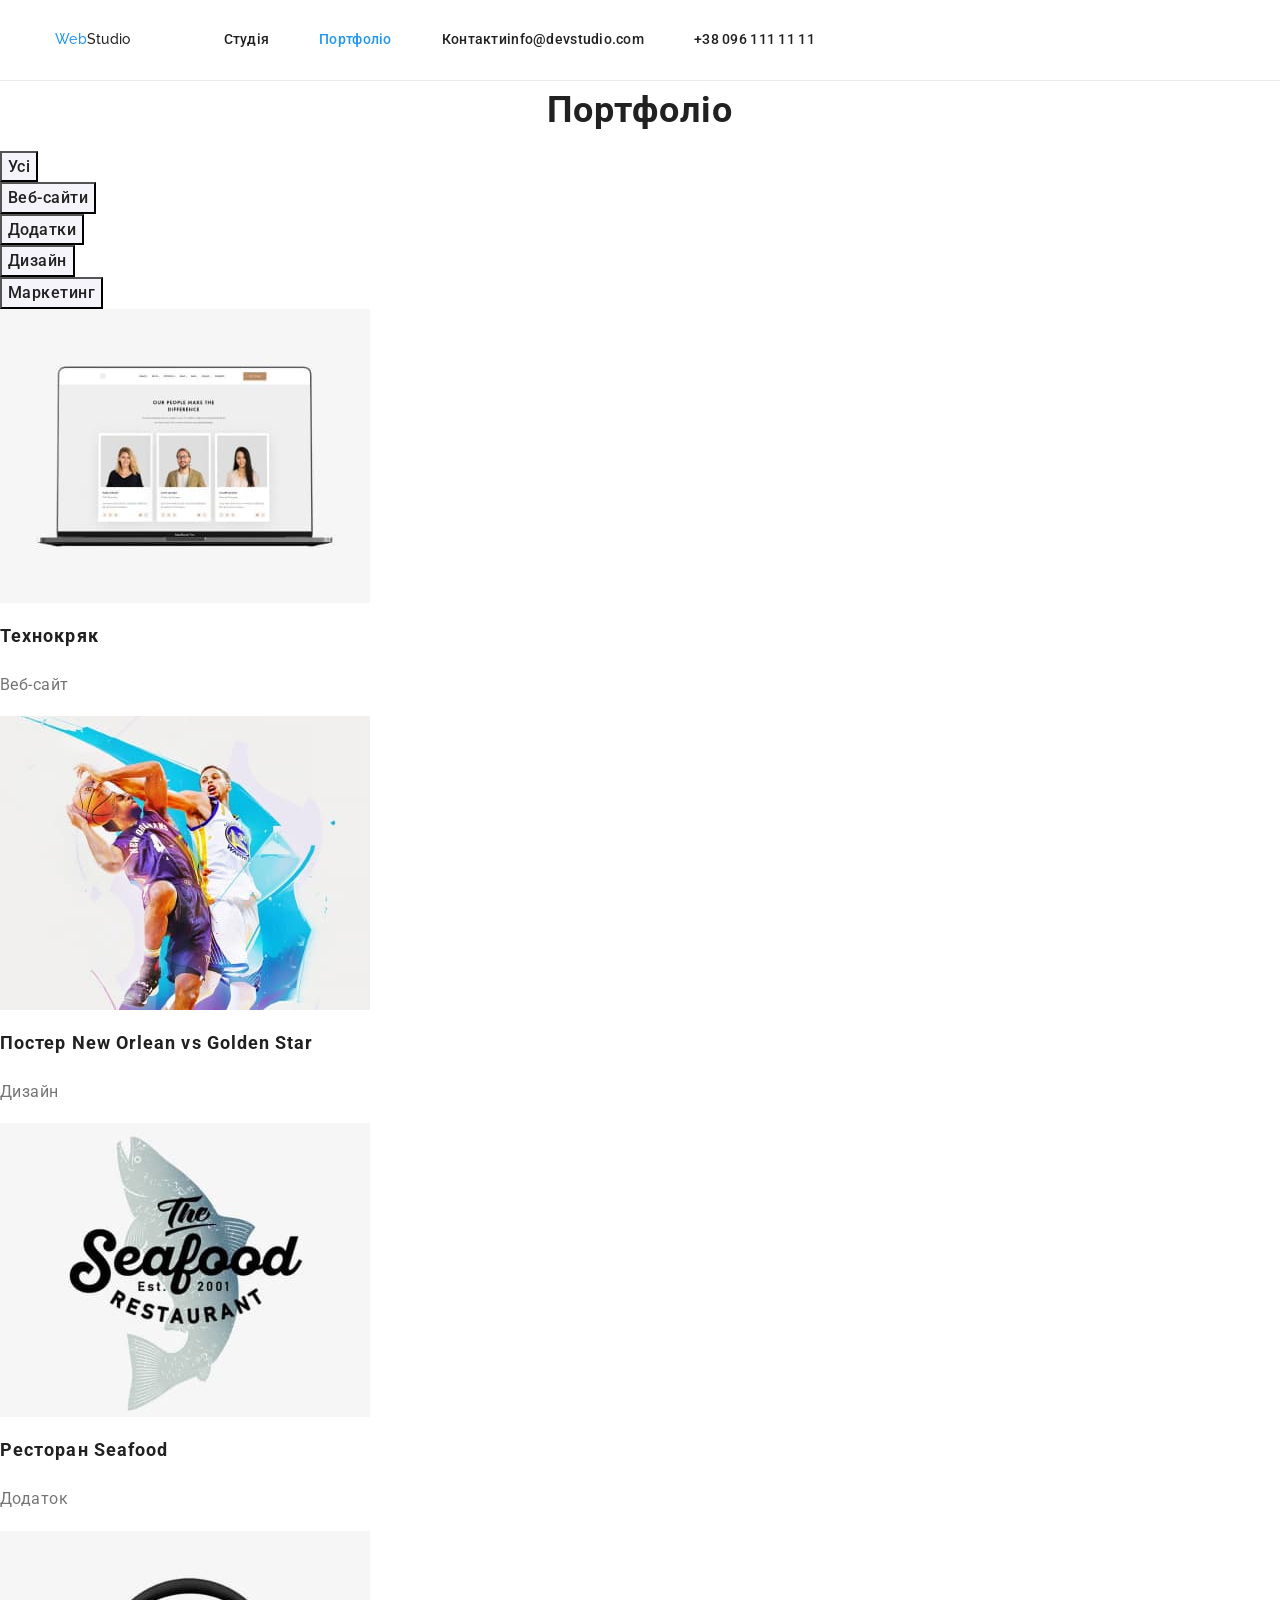
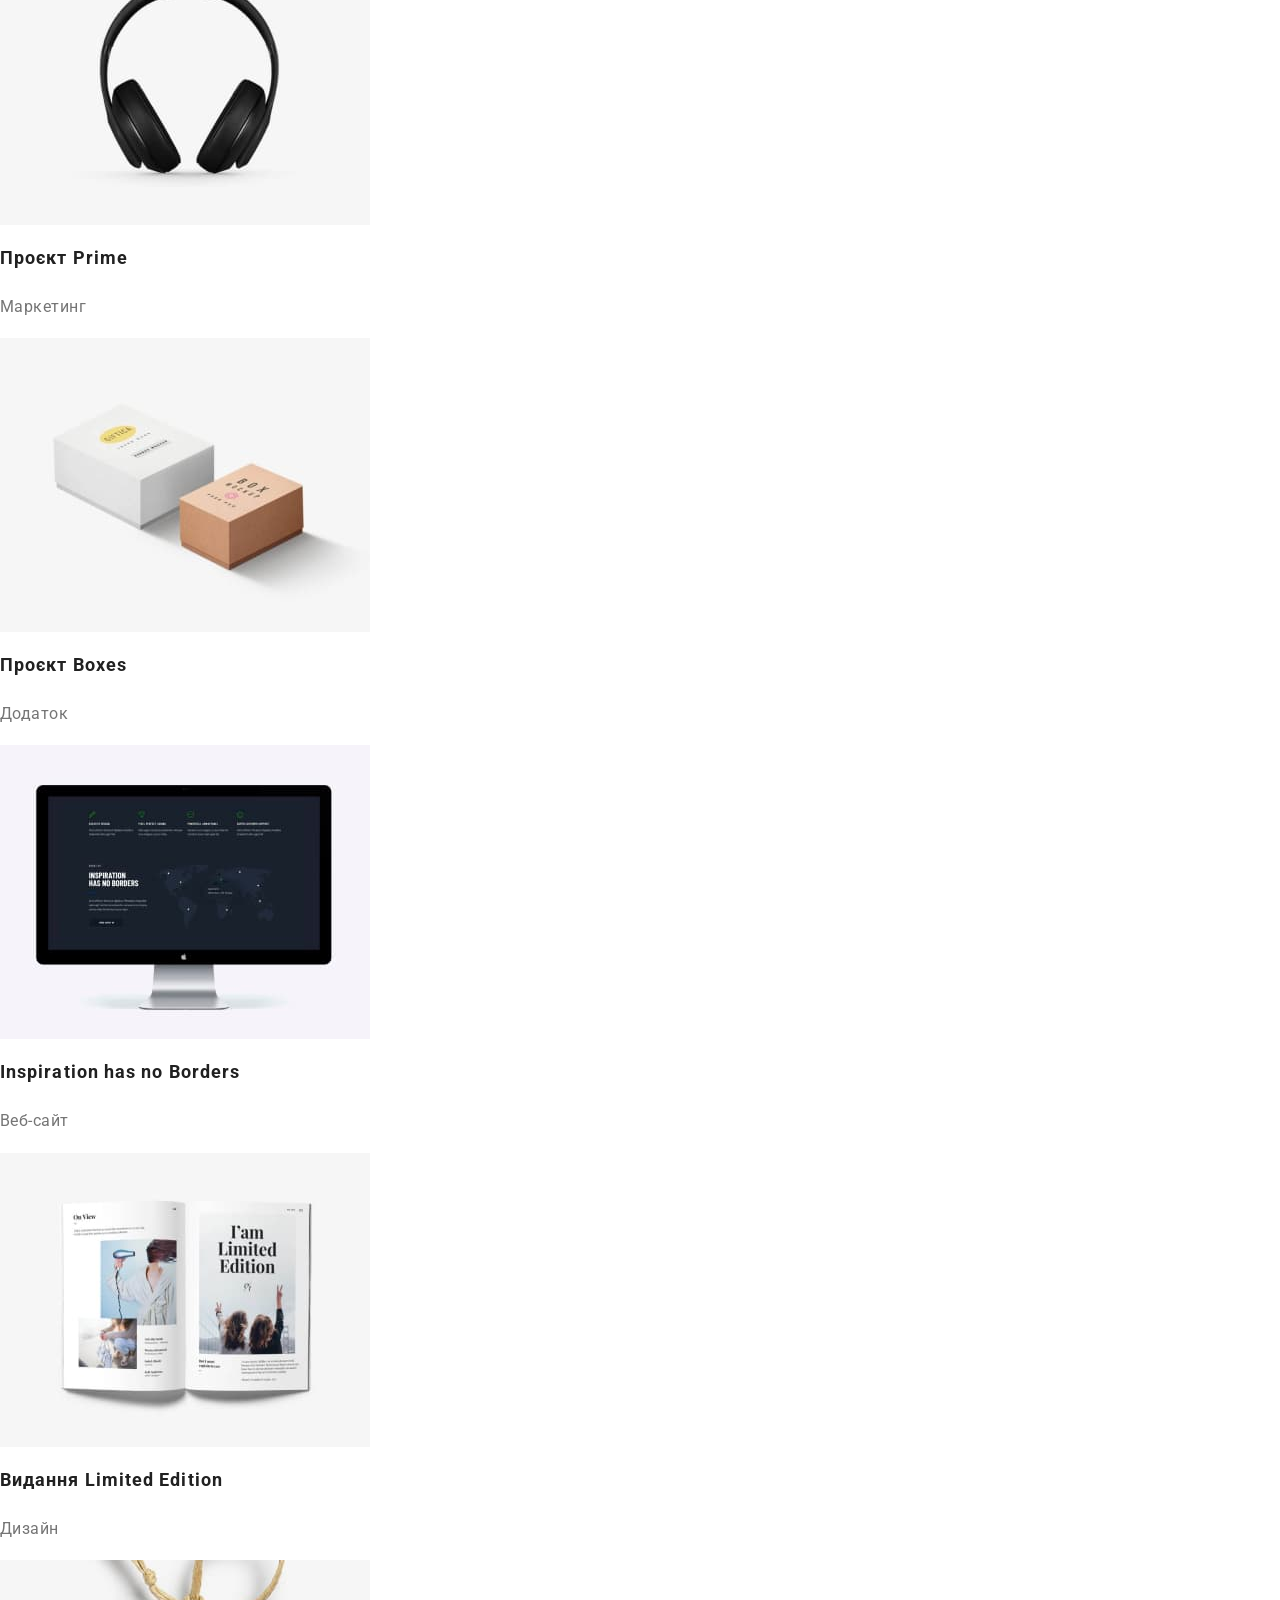
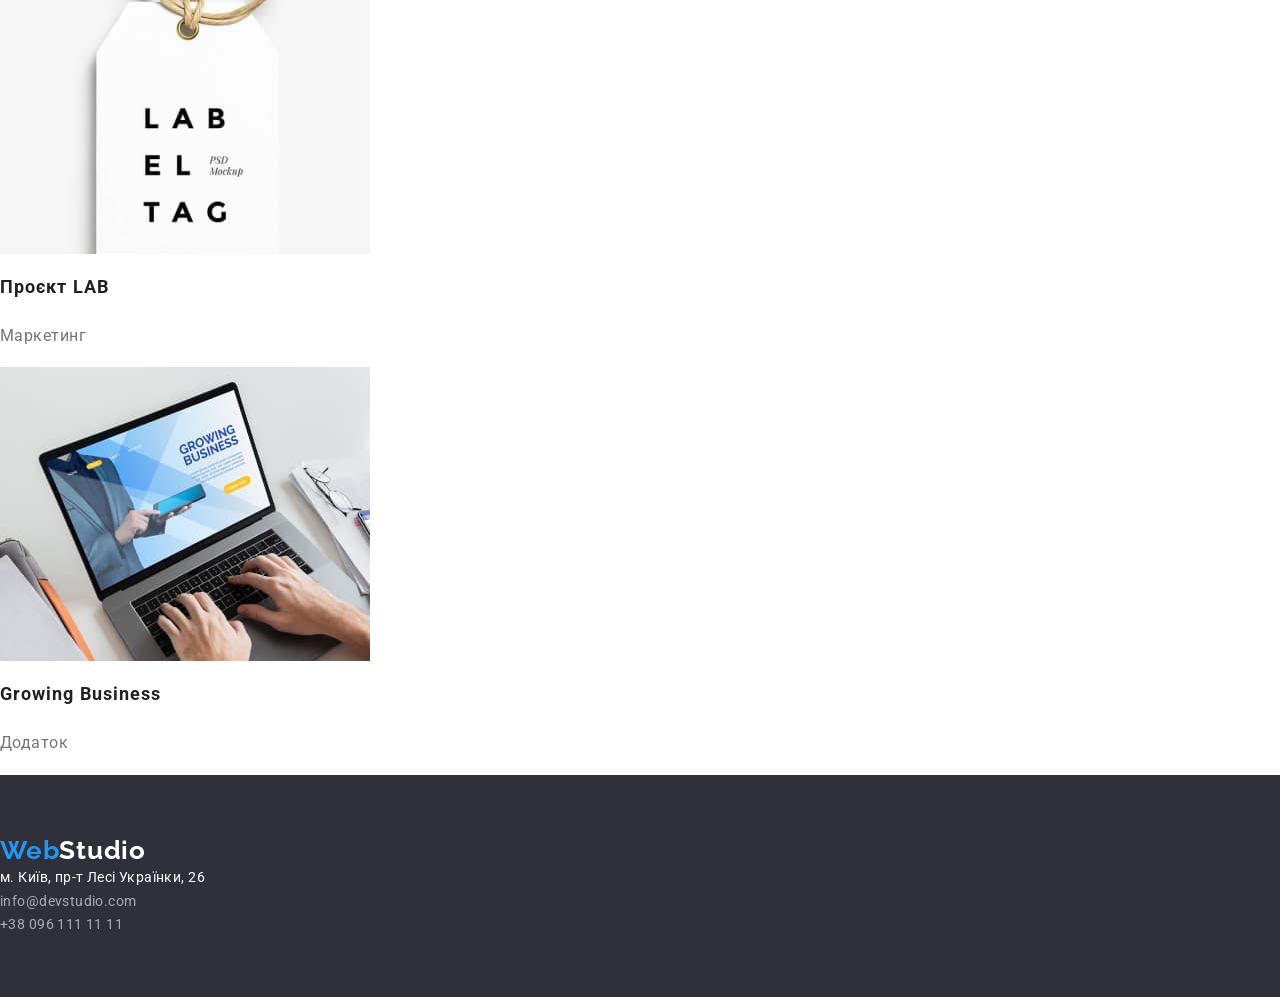
==== portfolio.html @ 00675cc3 "1" ====
<!DOCTYPE html>
<html lang="uk">
  <head>
    <meta charset="UTF-8" />
    <meta http-equiv="X-UA-Compatible" content="IE=edge" />
    <meta name="viewport" content="width=device-width, initial-scale=1.0" />
    <title>Студія</title>
    <link
      href="https://fonts.googleapis.com/css2?family=Raleway:wght@700&family=Roboto:wght@400;500;700;900&display=swap"
      rel="stylesheet"
    />
    <link
      rel="stylesheet"
      href="https://cdnjs.cloudflare.com/ajax/libs/modern-normalize/1.0.0/modern-normalize.min.css"
    />
    <link rel="stylesheet" href="./css/styles.css" />
  </head>
  <body>
    <!-- шапка -->
    <header class="header">
      <div class="container main-nav">
        <nav class="site-nav">
          <a href="./index.html" class="logo link link-site-nav" aria-label="logo"
            ><span lang="en"><span class="logo-web-blue">Web</span>Studio</span></a
          >
          <ul class="site-nav list">
            <li class="item">
              <a href="./index.html" class="link link-site-nav">Студія</a>
            </li>
            <li class="item">
              <a href="./portfolio.html" class="link current link-site-nav">Портфоліо</a>
            </li>
            <li class="item"><a href="" class="link link-site-nav">Контакти</a></li>
          </ul>
        </nav>
        <ul class="contacts-header list site-nav">
          <li class="item">
            <a href="mailto:info@devstudio.com" class="link contacts-header link link-site-nav"
              >info@devstudio.com</a
            >
          </li>
          <li class="item">
            <a href="tel:+380961111111" class="link contacts-header link link-site-nav"
              >+38 096 111 11 11</a
            >
          </li>
        </ul>
      </div>
    </header>
    <main>
      <section>
        <h1 class="section-titel-hidden">Портфоліо</h1>
        <ul class="list list-filter">
          <li><button type="button" class="button-filter current">Усі</button></li>
          <li><button type="button" class="button-filter">Веб-сайти</button></li>
          <li><button type="button" class="button-filter">Додатки</button></li>
          <li><button type="button" class="button-filter">Дизайн</button></li>
          <li><button type="button" class="button-filter">Маркетинг</button></li>
        </ul>

        <ul class="list list-sample-work">
          <li>
            <a href="" class="link link-portfolio">
              <img src="./images/img_website_tex.jpg" alt="приклад дизайну веб-сайта" width="370" />
              <h2 class="list-sample-work-titel">Технокряк</h2>
              <p class="list-sample-work-paragraph">Веб-сайт</p>
            </a>
          </li>
          <li>
            <a href="" class="link link-portfolio">
              <img
                src="./images/img_new_orlean.jpg"
                alt="приклад дизайну постера  матч с баскетболу"
                width="370"
              />
              <h2 class="list-sample-work-titel">
                Постер <span lang="en">New Orlean vs Golden Star</span>
              </h2>
              <p class="list-sample-work-paragraph">Дизайн</p>
            </a>
          </li>
          <li>
            <a href="" class="link link-portfolio">
              <img
                src="./images/img_seafood.jpg"
                alt="приклад дизайну зображено лейбела ресорана"
                width="370"
              />
              <h2 class="list-sample-work-titel">Ресторан <span lang="en">Seafood</span></h2>
              <p class="list-sample-work-paragraph">Додаток</p>
            </a>
          </li>
          <li>
            <a href="" class="link link-portfolio">
              <img
                src="./images/img_project_prime.jpg"
                alt="приклад дизайну лейбла проєкта зображено навушники"
                width="370"
              />
              <h2 class="list-sample-work-titel">Проєкт <span lang="en">Prime</span></h2>
              <p class="list-sample-work-paragraph">Маркетинг</p>
            </a>
          </li>
          <li>
            <a href="" class="link link-portfolio">
              <img
                src="./images/img_boxes.jpg"
                alt="приклад дезайна додатку зображено упаковочні коробки"
                width="370"
              />
              <h2 class="list-sample-work-titel">Проєкт <span lang="en">Boxes</span></h2>
              <p class="list-sample-work-paragraph">Додаток</p>
            </a>
          </li>
          <li>
            <a href="" class="link link-portfolio">
              <img src="./images/img_website_two.jpg" alt="приклад дизайну веб-сайта" width="370" />
              <h2 class="list-sample-work-titel">
                <span lang="en">Inspiration has no Borders</span>
              </h2>
              <p class="list-sample-work-paragraph">Веб-сайт</p>
            </a>
          </li>
          <li>
            <a href="" class="link link-portfolio">
              <img src="./images/img_newspaper.jpg" alt="приклад дизайну журналу" width="370" />
              <h2 class="list-sample-work-titel">Видання <span lang="en">Limited Edition</span></h2>
              <p class="list-sample-work-paragraph">Дизайн</p>
            </a>
          </li>
          <li>
            <a href="" class="link link-portfolio">
              <img
                src="./images/lab_img.jpg"
                alt="приклад дизайну проекту зображено бірку"
                width="370"
              />
              <h2 class="list-sample-work-titel">Проєкт <span lang="en">LAB</span></h2>
              <p class="list-sample-work-paragraph">Маркетинг</p>
            </a>
          </li>
          <li>
            <a href="" class="link link-portfolio">
              <img
                src="./images/img_growing_business.jpg"
                alt="приклад дизайну додатка зображено роботу з додатком на компютері"
                width="370"
              />
              <h2 class="list-sample-work-titel"><span lang="en">Growing Business</span></h2>
              <p class="list-sample-work-paragraph">Додаток</p>
            </a>
          </li>
        </ul>
      </section>
    </main>
    <!-- футер -->
    <footer class="footer">
      <a href="./index.html" class="footer-logo" aria-label="logo"
        ><span lang="en"><span class="logo-web-blue">Web</span>Studio</span></a
      >
      <address class="address-footer">
        <ul class="contacts-footer list">
          <li>
            <a
              href="https://www.google.com/maps/place/%D0%B1%D1%83%D0%BB.+%D0%9B%D0%B5%D1%81%D0%B8+%D0%A3%D0%BA%D1%80%D0%B0%D0%B8%D0%BD%D0%BA%D0%B8,+26,+%D0%9A%D0%B8%D0%B5%D0%B2,+%D0%A3%D0%BA%D1%80%D0%B0%D0%B8%D0%BD%D0%B0,+02000/@50.4265807,30.53838x58,17z/data=!3m1!4b1!4m5!3m4!1s0x40d4cf0e033ecbe9:0x57a4dffefec77da0!8m2!3d50.4265807!4d30.5383858"
              target="_blank"
              rel="noopener noreferrer"
              class="contacts-footer-street"
              >м. Київ, пр-т Лесі Українки, 26</a
            >
          </li>
          <li>
            <a href="mailto:info@devstudio.com" class="contacts-footer-mail">info@devstudio.com</a>
          </li>
          <li><a href="tel:+380961111111" class="contacts-footer-tel">+38 096 111 11 11</a></li>
        </ul>
      </address>
    </footer>
  </body>
</html>
---- css/styles.css ----
:root {
--color-accent-two: #FFFFFF;
--color-logo: #000000;
--color-accent: #2196F3;
--color-titel-nav: #212121;
--color-main: #757575;
--color-contactsfooter: rgba(255, 255, 255, 0.6);
--background-color-hero: #2F303A;
--background-color-sectionteam: #F5F4FA;
--button-active: #188CE8;
--color-accent-three: #ECECEC;
}

body {
    color: var(--color-main);
    background-color: var(--color-accent-two);
    font-family: Roboto, sans-serif;
}

img {
    display: block;
}

.list {
    list-style: none;
    padding: 0;
    margin: 0;
}

.link {
    text-decoration: none;
}



/* nav */

.header {
    border-bottom: 1px solid var(--color-accent-three);
}

.container {
    margin-left: auto;
    margin-right: auto;
    padding: 0 15px;
    width: 1200px;
}

.main-nav { 
    display: flex;
    border-bottom: 1px var(--color-accent-three);
}

.site-nav {
    display: flex;
}

.list-site-nav {
    display: flex;
}

.logo {
    margin-right: 93px;
    padding-top: 32px;
    padding-bottom: 32px;
    display: block;
    
    color: var(--color-logo);
    text-decoration: none;
    font-family: Raleway, sans-serif;
    font-weight: 700;
    font-size: 26px;
    line-height: 1.2;
    letter-spacing: 0.03em;
    
}

.logo-web-blue {
    color: var(--color-accent);
}

.link-site-nav {
    display: block;
    padding-top: 32px;
    padding-bottom: 32px;

    color: var(--color-titel-nav);
    font-weight: 500;
    font-size: 14px;
    line-height: 1.14;
    letter-spacing: 0.02em;

}

.site-nav .item:not(:last-child){
    margin-right: 50px;
}

.link.current {
    color: var(--color-accent);
}

.link-site-nav:hover,
.link-site-nav:focus,
.link-site-nav:active {
    color: var(--color-accent);
}

.list-contacts-header {
    display: flex;
    margin-left: auto;
}


.list-contacts-header .item:not(:last-child) {
    margin-right: 50px;
}



.link-contacts-header {
    display: block;
    padding-top: 32px;
    padding-bottom: 32px;
    margin-left: auto;

    color: var(--color-main);
    text-decoration: none;
    font-weight: 500;
    font-size: 14px;
    line-height: 1.14;
    letter-spacing: 0.02em;
}

.link-contacts-header:hover,
.link-contacts-header:focus {
    color: var(--color-accent);
}

/* <!-- перша секція --> */
.section {
    padding-top: 94px;
    padding-bottom: 94px;
}

.section-hero-titel {
    margin-top: 0;
    margin-bottom: 58px;
    width: 696px;
    margin-right: auto;
    margin-left: auto;


    color: var(--color-accent-two);
    font-weight: 900;
    font-size: 44px;
    line-height: 1.36;
    text-align: center;
    letter-spacing: 0.06em;
    text-transform: uppercase;
}

.section-hero {
    padding-top: 200px;
    padding-bottom: 172px;

    background-color: var(--background-color-hero);
}

.button-hero {
    border-radius: 4px;
    padding: 10px 32px;
    min-width: 216px;
    min-height: 50px;
    cursor: pointer;
    margin: 0 auto;

    background-color: var(--color-accent);
    color: var(--color-accent-two);
    font-family: inherit;
    font-weight: 700;
    font-size: 16px;
    line-height: 1.9;
    display: flex;
    align-items: center;
    text-align: center;
    letter-spacing: 0.06em;
}

.button-hero:hover,
.button-hero:focus {
    color: var(--color-accent-two);
    background-color: var(--button-active);
}

/* <!-- друга секція --> */
.section-features {
    padding-top: 94px;
    padding-bottom: 0;
}
.section-titel {
    margin-top: 0;
    margin-bottom: 50px;

    color: var(--color-titel-nav);
    font-weight: 700;
    font-size: 36px;
    line-height: 1.66;
    text-align: center;
    letter-spacing: 0.03em;
}

.section-titel-hidden {
    margin-top: 0;
    margin-bottom: 10px;

    color: var(--color-titel-nav);
    font-weight: 700;
    font-size: 36px;
    line-height: 1.66;
    text-align: center;
    letter-spacing: 0.03em;
}

.title-section-features {
    margin-top: 0;
    margin-bottom: 10px;

    color: var(--color-titel-nav);
    font-weight: 700;
    font-size: 14px;
    line-height: 1.14;
    letter-spacing: 0.03em;
    text-transform: uppercase;
}

.paragraph-section-features {
    margin-top: 0;
    margin-bottom: 0;

    font-size: 14px;
    line-height: 1.7;
    letter-spacing: 0.03em;
}

.section.section-features {
    padding-top: 94px;
    padding-bottom: 0;
}

/* третя сеція  */
.our-work-card-list {
    display: flex;
}

.item-our-work-card:not(:last-child) {
    margin-right: 30px;
}

/* <!-- четверта секція --> */

.section-team { 
    background-color: var(--background-color-sectionteam);
}

.section-team-list {
    display: flex;


}

.section-team-item:not(:last-child){
    margin-right: 30px;
}

.section-team-name {
    padding-top: 30px;
    padding-bottom: 30px;

    background-color: #FFFFFF;
    }

.title-section-team {
    margin-top: 0px;
    margin-bottom: 10px;

    color: var(--color-titel-nav);
    font-weight: 500;
    font-size: 16px;
    line-height: 1.9;
    text-align: center;
    letter-spacing: 0.03em;
}

.paragraph-section-team {
    margin-top: 0;
    margin-bottom: 0px;

    font-size: 16px;
    line-height: 1.9;
    text-align: center;
    letter-spacing: 0.03em;
}

/* <!-- портфоліо --> */

.button-filter {
    background-color: var(--background-color-sectionteam);
    color: var(--color-titel-nav);
    cursor: pointer;
    font-family: inherit;
    font-weight: 500;
    font-size: 16px;
    line-height: 1.6;
    text-align: center;
    letter-spacing: 0.03em;
}

.button-filter:hover,
.button-Filter:focus {
    color: var(--color-accent-two);
    background-color: var(--color-accent);
}

.list-sample-work-titel {
    color: var(--color-titel-nav);
    font-weight: 700;
    font-size: 18px;
    line-height: 2;
    letter-spacing: 0.06em;
}

.list-sample-work-paragraph {
    color: var(--color-main);
    font-size: 16px;
    line-height: 1.9;
    letter-spacing: 0.03em;
}

/* фотер */

.footer {
    padding-top: 60px;
    padding-bottom: 60px;
    cursor: pointer;

    background-color: var(--background-color-hero);
}

.footer-logo {
    margin-top: 0;
    margin-bottom: 20px;

    color: var(--color-accent-two);
    text-decoration: none;
    font-family: Raleway, sans-serif;
    font-weight: 700;
    font-size: 26px;
    line-height: 1.2;
    letter-spacing: 0.03em;
}

.contacts-footer-street {
    margin-bottom: 9px;


    color: var(--color-accent-two);
    text-decoration: none;
    font-style: normal;
    font-size: 14px;
    line-height: 1.7;
    letter-spacing: 0.03em;
}

.contacts-footer-mail {
    margin-bottom: 9px;

    border-bottom-color: var(--color-contactsfooter);
}

.contacts-footer-mail,
.contacts-footer-tel {
    color: var(--color-contactsfooter);
    text-decoration: none;
    font-style: normal;
    font-size: 14px;
    line-height: 1.7;
    letter-spacing: 0.03em;
}

.contacts-footer-street:hover,
.contacts-footer-mail:hover,
.contacts-footer-tel:hover { 
    color: var(--color-accent);
}

.contacts-footer-street:focus,
.contacts-footer-mail:focus,
.contacts-footer-tel:focus { 
    color: var(--color-accent);
}
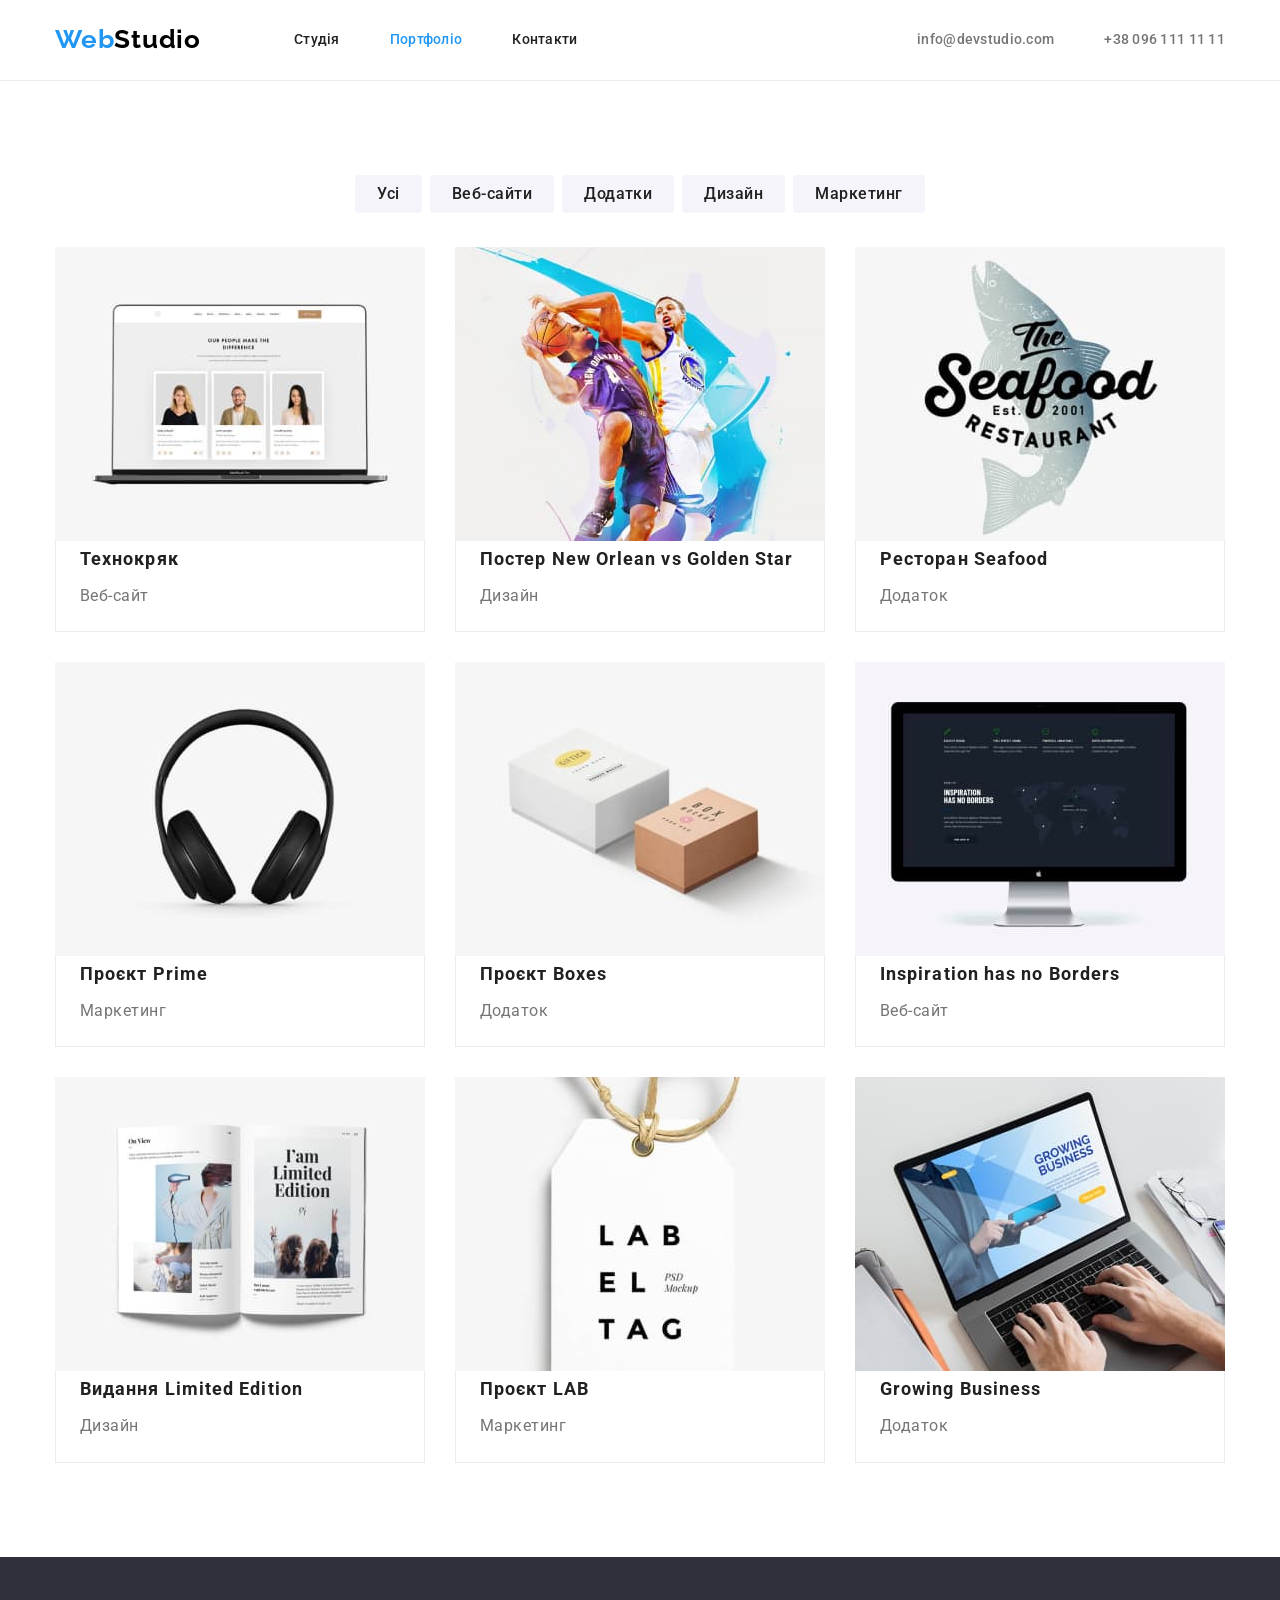
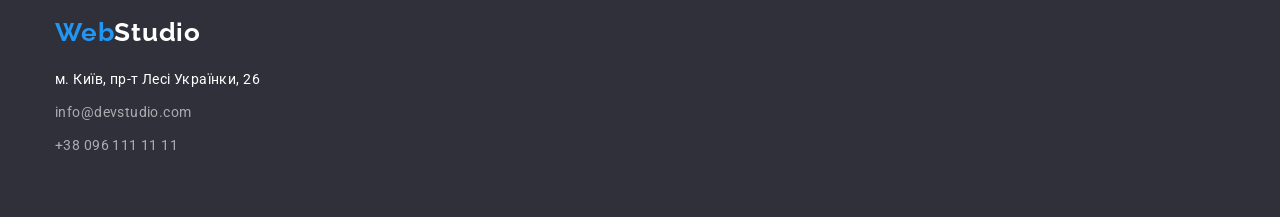
==== commit 3ef176cb: "FINISH HOME WORK NUMBER THREE" ====
--- a/portfolio.html
+++ b/portfolio.html
@@ -20,10 +20,10 @@
     <header class="header">
       <div class="container main-nav">
         <nav class="site-nav">
-          <a href="./index.html" class="logo link link-site-nav" aria-label="logo"
+          <a href="./index.html" class="logo link" aria-label="logo"
             ><span lang="en"><span class="logo-web-blue">Web</span>Studio</span></a
           >
-          <ul class="site-nav list">
+          <ul class="list-site-nav list">
             <li class="item">
               <a href="./index.html" class="link link-site-nav">Студія</a>
             </li>
@@ -33,148 +33,186 @@
             <li class="item"><a href="" class="link link-site-nav">Контакти</a></li>
           </ul>
         </nav>
-        <ul class="contacts-header list site-nav">
+        <ul class="list-contacts-header list">
           <li class="item">
-            <a href="mailto:info@devstudio.com" class="link contacts-header link link-site-nav"
+            <a href="mailto:info@devstudio.com" class="link-contacts-header link"
               >info@devstudio.com</a
             >
           </li>
           <li class="item">
-            <a href="tel:+380961111111" class="link contacts-header link link-site-nav"
-              >+38 096 111 11 11</a
-            >
+            <a href="tel:+380961111111" class="link-contacts-header link">+38 096 111 11 11</a>
           </li>
         </ul>
       </div>
     </header>
     <main>
-      <section>
-        <h1 class="section-titel-hidden">Портфоліо</h1>
-        <ul class="list list-filter">
-          <li><button type="button" class="button-filter current">Усі</button></li>
-          <li><button type="button" class="button-filter">Веб-сайти</button></li>
-          <li><button type="button" class="button-filter">Додатки</button></li>
-          <li><button type="button" class="button-filter">Дизайн</button></li>
-          <li><button type="button" class="button-filter">Маркетинг</button></li>
-        </ul>
+      <div class="container">
+        <section class="section sample-works">
+          <h1 class="section-titel-hidden">Портфоліо</h1>
+          <ul class="list list-filter">
+            <li class="button-item"><button type="button" class="button-filter">Усі</button></li>
+            <li class="button-item">
+              <button type="button" class="button-filter">Веб-сайти</button>
+            </li>
+            <li class="button-item">
+              <button type="button" class="button-filter">Додатки</button>
+            </li>
+            <li class="button-item"><button type="button" class="button-filter">Дизайн</button></li>
+            <li class="button-item">
+              <button type="button" class="button-filter">Маркетинг</button>
+            </li>
+          </ul>
 
-        <ul class="list list-sample-work">
-          <li>
-            <a href="" class="link link-portfolio">
-              <img src="./images/img_website_tex.jpg" alt="приклад дизайну веб-сайта" width="370" />
-              <h2 class="list-sample-work-titel">Технокряк</h2>
-              <p class="list-sample-work-paragraph">Веб-сайт</p>
-            </a>
-          </li>
-          <li>
-            <a href="" class="link link-portfolio">
-              <img
-                src="./images/img_new_orlean.jpg"
-                alt="приклад дизайну постера  матч с баскетболу"
-                width="370"
-              />
-              <h2 class="list-sample-work-titel">
-                Постер <span lang="en">New Orlean vs Golden Star</span>
-              </h2>
-              <p class="list-sample-work-paragraph">Дизайн</p>
-            </a>
-          </li>
-          <li>
-            <a href="" class="link link-portfolio">
-              <img
-                src="./images/img_seafood.jpg"
-                alt="приклад дизайну зображено лейбела ресорана"
-                width="370"
-              />
-              <h2 class="list-sample-work-titel">Ресторан <span lang="en">Seafood</span></h2>
-              <p class="list-sample-work-paragraph">Додаток</p>
-            </a>
-          </li>
-          <li>
-            <a href="" class="link link-portfolio">
-              <img
-                src="./images/img_project_prime.jpg"
-                alt="приклад дизайну лейбла проєкта зображено навушники"
-                width="370"
-              />
-              <h2 class="list-sample-work-titel">Проєкт <span lang="en">Prime</span></h2>
-              <p class="list-sample-work-paragraph">Маркетинг</p>
-            </a>
-          </li>
-          <li>
-            <a href="" class="link link-portfolio">
-              <img
-                src="./images/img_boxes.jpg"
-                alt="приклад дезайна додатку зображено упаковочні коробки"
-                width="370"
-              />
-              <h2 class="list-sample-work-titel">Проєкт <span lang="en">Boxes</span></h2>
-              <p class="list-sample-work-paragraph">Додаток</p>
-            </a>
-          </li>
-          <li>
-            <a href="" class="link link-portfolio">
-              <img src="./images/img_website_two.jpg" alt="приклад дизайну веб-сайта" width="370" />
-              <h2 class="list-sample-work-titel">
-                <span lang="en">Inspiration has no Borders</span>
-              </h2>
-              <p class="list-sample-work-paragraph">Веб-сайт</p>
-            </a>
-          </li>
-          <li>
-            <a href="" class="link link-portfolio">
-              <img src="./images/img_newspaper.jpg" alt="приклад дизайну журналу" width="370" />
-              <h2 class="list-sample-work-titel">Видання <span lang="en">Limited Edition</span></h2>
-              <p class="list-sample-work-paragraph">Дизайн</p>
-            </a>
-          </li>
-          <li>
-            <a href="" class="link link-portfolio">
-              <img
-                src="./images/lab_img.jpg"
-                alt="приклад дизайну проекту зображено бірку"
-                width="370"
-              />
-              <h2 class="list-sample-work-titel">Проєкт <span lang="en">LAB</span></h2>
-              <p class="list-sample-work-paragraph">Маркетинг</p>
-            </a>
-          </li>
-          <li>
-            <a href="" class="link link-portfolio">
-              <img
-                src="./images/img_growing_business.jpg"
-                alt="приклад дизайну додатка зображено роботу з додатком на компютері"
-                width="370"
-              />
-              <h2 class="list-sample-work-titel"><span lang="en">Growing Business</span></h2>
-              <p class="list-sample-work-paragraph">Додаток</p>
-            </a>
-          </li>
-        </ul>
-      </section>
+          <ul class="list list-sample-work">
+            <li class="works-item">
+              <a href="" class="link link-portfolio">
+                <img
+                  src="./images/img_website_tex.jpg"
+                  alt="приклад дизайну веб-сайта"
+                  width="370"
+                />
+                <div class="works-examples">
+                  <h2 class="list-sample-work-titel">Технокряк</h2>
+                  <p class="list-sample-work-paragraph">Веб-сайт</p>
+                </div>
+              </a>
+            </li>
+            <li class="works-item">
+              <a href="" class="link link-portfolio">
+                <img
+                  src="./images/img_new_orlean.jpg"
+                  alt="приклад дизайну постера  матч с баскетболу"
+                  width="370"
+                />
+                <div class="works-examples">
+                  <h2 class="list-sample-work-titel">
+                    Постер <span lang="en">New Orlean vs Golden Star</span>
+                  </h2>
+                  <p class="list-sample-work-paragraph">Дизайн</p>
+                </div>
+              </a>
+            </li>
+            <li class="works-item">
+              <a href="" class="link link-portfolio">
+                <img
+                  src="./images/img_seafood.jpg"
+                  alt="приклад дизайну зображено лейбела ресорана"
+                  width="370"
+                />
+                <div class="works-examples">
+                  <h2 class="list-sample-work-titel">Ресторан <span lang="en">Seafood</span></h2>
+                  <p class="list-sample-work-paragraph">Додаток</p>
+                </div>
+              </a>
+            </li>
+            <li class="works-item">
+              <a href="" class="link link-portfolio">
+                <img
+                  src="./images/img_project_prime.jpg"
+                  alt="приклад дизайну лейбла проєкта зображено навушники"
+                  width="370"
+                />
+                <div class="works-examples">
+                  <h2 class="list-sample-work-titel">Проєкт <span lang="en">Prime</span></h2>
+                  <p class="list-sample-work-paragraph">Маркетинг</p>
+                </div>
+              </a>
+            </li>
+            <li class="works-item">
+              <a href="" class="link link-portfolio">
+                <img
+                  src="./images/img_boxes.jpg"
+                  alt="приклад дезайна додатку зображено упаковочні коробки"
+                  width="370"
+                />
+                <div class="works-examples">
+                  <h2 class="list-sample-work-titel">Проєкт <span lang="en">Boxes</span></h2>
+                  <p class="list-sample-work-paragraph">Додаток</p>
+                </div>
+              </a>
+            </li>
+            <li class="works-item">
+              <a href="" class="link link-portfolio">
+                <img
+                  src="./images/img_website_two.jpg"
+                  alt="приклад дизайну веб-сайта"
+                  width="370"
+                />
+                <div class="works-examples">
+                  <h2 class="list-sample-work-titel">
+                    <span lang="en">Inspiration has no Borders</span>
+                  </h2>
+                  <p class="list-sample-work-paragraph">Веб-сайт</p>
+                </div>
+              </a>
+            </li>
+            <li class="works-item">
+              <a href="" class="link link-portfolio">
+                <img src="./images/img_newspaper.jpg" alt="приклад дизайну журналу" width="370" />
+                <div class="works-examples">
+                  <h2 class="list-sample-work-titel">
+                    Видання <span lang="en">Limited Edition</span>
+                  </h2>
+                  <p class="list-sample-work-paragraph">Дизайн</p>
+                </div>
+              </a>
+            </li>
+            <li class="works-item">
+              <a href="" class="link link-portfolio">
+                <img
+                  src="./images/lab_img.jpg"
+                  alt="приклад дизайну проекту зображено бірку"
+                  width="370"
+                />
+                <div class="works-examples">
+                  <h2 class="list-sample-work-titel">Проєкт <span lang="en">LAB</span></h2>
+                  <p class="list-sample-work-paragraph">Маркетинг</p>
+                </div>
+              </a>
+            </li>
+            <li class="works-item">
+              <a href="" class="link link-portfolio">
+                <img
+                  src="./images/img_growing_business.jpg"
+                  alt="приклад дизайну додатка зображено роботу з додатком на компютері"
+                  width="370"
+                />
+                <div class="works-examples">
+                  <h2 class="list-sample-work-titel"><span lang="en">Growing Business</span></h2>
+                  <p class="list-sample-work-paragraph">Додаток</p>
+                </div>
+              </a>
+            </li>
+          </ul>
+        </section>
+      </div>
     </main>
     <!-- футер -->
     <footer class="footer">
-      <a href="./index.html" class="footer-logo" aria-label="logo"
-        ><span lang="en"><span class="logo-web-blue">Web</span>Studio</span></a
-      >
-      <address class="address-footer">
-        <ul class="contacts-footer list">
-          <li>
-            <a
-              href="https://www.google.com/maps/place/%D0%B1%D1%83%D0%BB.+%D0%9B%D0%B5%D1%81%D0%B8+%D0%A3%D0%BA%D1%80%D0%B0%D0%B8%D0%BD%D0%BA%D0%B8,+26,+%D0%9A%D0%B8%D0%B5%D0%B2,+%D0%A3%D0%BA%D1%80%D0%B0%D0%B8%D0%BD%D0%B0,+02000/@50.4265807,30.53838x58,17z/data=!3m1!4b1!4m5!3m4!1s0x40d4cf0e033ecbe9:0x57a4dffefec77da0!8m2!3d50.4265807!4d30.5383858"
-              target="_blank"
-              rel="noopener noreferrer"
-              class="contacts-footer-street"
-              >м. Київ, пр-т Лесі Українки, 26</a
-            >
-          </li>
-          <li>
-            <a href="mailto:info@devstudio.com" class="contacts-footer-mail">info@devstudio.com</a>
-          </li>
-          <li><a href="tel:+380961111111" class="contacts-footer-tel">+38 096 111 11 11</a></li>
-        </ul>
-      </address>
+      <div class="container">
+        <a href="./index.html" class="footer-logo" aria-label="logo"
+          ><span lang="en"><span class="logo-web-blue">Web</span>Studio</span></a
+        >
+        <address class="address-footer">
+          <ul class="contacts-footer list">
+            <li>
+              <a
+                href="https://www.google.com/maps/place/%D0%B1%D1%83%D0%BB.+%D0%9B%D0%B5%D1%81%D0%B8+%D0%A3%D0%BA%D1%80%D0%B0%D0%B8%D0%BD%D0%BA%D0%B8,+26,+%D0%9A%D0%B8%D0%B5%D0%B2,+%D0%A3%D0%BA%D1%80%D0%B0%D0%B8%D0%BD%D0%B0,+02000/@50.4265807,30.53838x58,17z/data=!3m1!4b1!4m5!3m4!1s0x40d4cf0e033ecbe9:0x57a4dffefec77da0!8m2!3d50.4265807!4d30.5383858"
+                target="_blank"
+                rel="noopener noreferrer"
+                class="contacts-footer-street"
+                >м. Київ, пр-т Лесі Українки, 26</a
+              >
+            </li>
+            <li>
+              <a href="mailto:info@devstudio.com" class="contacts-footer-mail"
+                >info@devstudio.com</a
+              >
+            </li>
+            <li><a href="tel:+380961111111" class="contacts-footer-tel">+38 096 111 11 11</a></li>
+          </ul>
+        </address>
+      </div>
     </footer>
   </body>
 </html>
--- a/css/styles.css
+++ b/css/styles.css
@@ -17,7 +17,8 @@
     font-family: Roboto, sans-serif;
 }
 
-img {
+img,
+a {
     display: block;
 }
 
@@ -31,9 +32,7 @@
     text-decoration: none;
 }
 
-
-
-/* nav */
+/* !nav */
 
 .header {
     border-bottom: 1px solid var(--color-accent-three);
@@ -61,8 +60,8 @@
 
 .logo {
     margin-right: 93px;
-    padding-top: 32px;
-    padding-bottom: 32px;
+    padding-top: 24px;
+    padding-bottom: 24px;
     display: block;
     
     color: var(--color-logo);
@@ -115,8 +114,6 @@
 .list-contacts-header .item:not(:last-child) {
     margin-right: 50px;
 }
-
-
 
 .link-contacts-header {
     display: block;
@@ -137,7 +134,7 @@
     color: var(--color-accent);
 }
 
-/* <!-- перша секція --> */
+/* !<!-- перша секція --> */
 .section {
     padding-top: 94px;
     padding-bottom: 94px;
@@ -193,11 +190,61 @@
     background-color: var(--button-active);
 }
 
-/* <!-- друга секція --> */
+/* !<!-- друга секція --> */
 .section-features {
     padding-top: 94px;
     padding-bottom: 0;
 }
+
+.list-section-features {
+    display: flex;
+}
+
+.features-link {
+    width: 270px;
+
+}
+
+.features-link:not(:last-child) {
+    margin-right: 30px;
+}
+
+.section-titel-hidden {
+        position: absolute;
+        width: 1px;
+        height: 1px;
+        margin: -1px;
+        border: 0;
+        padding: 0;
+        
+        white-space: nowrap;
+        clip-path: inset(100%);
+        clip: rect(0 0 0 0);
+        overflow: hidden;
+}
+
+.title-section-features {
+    margin-bottom: 10px;
+
+    color: var(--color-titel-nav);
+    font-weight: 700;
+    font-size: 14px;
+    line-height: 1.14;
+    letter-spacing: 0.03em;
+    text-transform: uppercase;
+}
+
+.paragraph-section-features {
+    margin-top: 0;
+    margin-bottom: 0;
+
+    font-size: 14px;
+    line-height: 1.7;
+    letter-spacing: 0.03em;
+}
+
+/* ! третя секція  */
+
 .section-titel {
     margin-top: 0;
     margin-bottom: 50px;
@@ -210,66 +257,29 @@
     letter-spacing: 0.03em;
 }
 
-.section-titel-hidden {
-    margin-top: 0;
-    margin-bottom: 10px;
-
-    color: var(--color-titel-nav);
-    font-weight: 700;
-    font-size: 36px;
-    line-height: 1.66;
-    text-align: center;
-    letter-spacing: 0.03em;
-}
-
-.title-section-features {
-    margin-top: 0;
-    margin-bottom: 10px;
-
-    color: var(--color-titel-nav);
-    font-weight: 700;
-    font-size: 14px;
-    line-height: 1.14;
-    letter-spacing: 0.03em;
-    text-transform: uppercase;
-}
-
-.paragraph-section-features {
-    margin-top: 0;
-    margin-bottom: 0;
-
-    font-size: 14px;
-    line-height: 1.7;
-    letter-spacing: 0.03em;
-}
-
-.section.section-features {
-    padding-top: 94px;
-    padding-bottom: 0;
-}
-
-/* третя сеція  */
 .our-work-card-list {
     display: flex;
+    width: 370px;
 }
 
 .item-our-work-card:not(:last-child) {
     margin-right: 30px;
-}
-
-/* <!-- четверта секція --> */
-
-.section-team { 
+
+}
+
+/* !<!-- четверта секція --> */
+
+.section-team {
     background-color: var(--background-color-sectionteam);
 }
 
 .section-team-list {
     display: flex;
 
-
 }
 
 .section-team-item:not(:last-child){
+    width: 270px;
     margin-right: 30px;
 }
 
@@ -302,13 +312,33 @@
     letter-spacing: 0.03em;
 }
 
-/* <!-- портфоліо --> */
+/* !<!--! портфоліо --> */
+.sample-works{
+    padding-top: 94px;
+    padding-bottom: 94px;
+}
+
+/* !кнопка 4 портфоліо   */
+.list-filter {
+    display: flex;
+    justify-content: center;
+    margin-bottom: 34px;
+}
+
+.button-item:not(:last-child) {
+    margin-right: 8px;
+}
 
 .button-filter {
+    border-radius: 4px;
+    padding: 6px 22px;
+    display: inline-block;
+    width: auto;
+    border: none;
+    cursor: pointer;
+
     background-color: var(--background-color-sectionteam);
     color: var(--color-titel-nav);
-    cursor: pointer;
-    font-family: inherit;
     font-weight: 500;
     font-size: 16px;
     line-height: 1.6;
@@ -317,12 +347,41 @@
 }
 
 .button-filter:hover,
-.button-Filter:focus {
+.button-filter:focus {
     color: var(--color-accent-two);
     background-color: var(--color-accent);
 }
 
+/* !катки  портфоліо   */
+.list-sample-work {
+    display: flex;
+    flex-wrap: wrap;
+}
+
+.works-item {
+    margin-bottom: 30px;
+    margin-right: 30px;
+}
+
+.works-item:nth-child(3n){
+    margin-right: 0;
+}
+
+.works-item:nth-last-child(-n + 3){
+    margin-bottom: 0;
+}
+
+.works-examples {
+    border-bottom: 1px solid var(--color-accent-three);
+    border-left: 1px solid var(--color-accent-three);
+    border-right: 1px solid var(--color-accent-three);
+}
+
 .list-sample-work-titel {
+    margin-top: 0;
+    margin-bottom: 4px;
+    margin-left: 24px;
+
     color: var(--color-titel-nav);
     font-weight: 700;
     font-size: 18px;
@@ -331,13 +390,17 @@
 }
 
 .list-sample-work-paragraph {
+    margin-top: 0;
+    margin-bottom: 20px;
+    margin-left: 24px;
+    
     color: var(--color-main);
     font-size: 16px;
     line-height: 1.9;
     letter-spacing: 0.03em;
 }
 
-/* фотер */
+/* !фотер */
 
 .footer {
     padding-top: 60px;
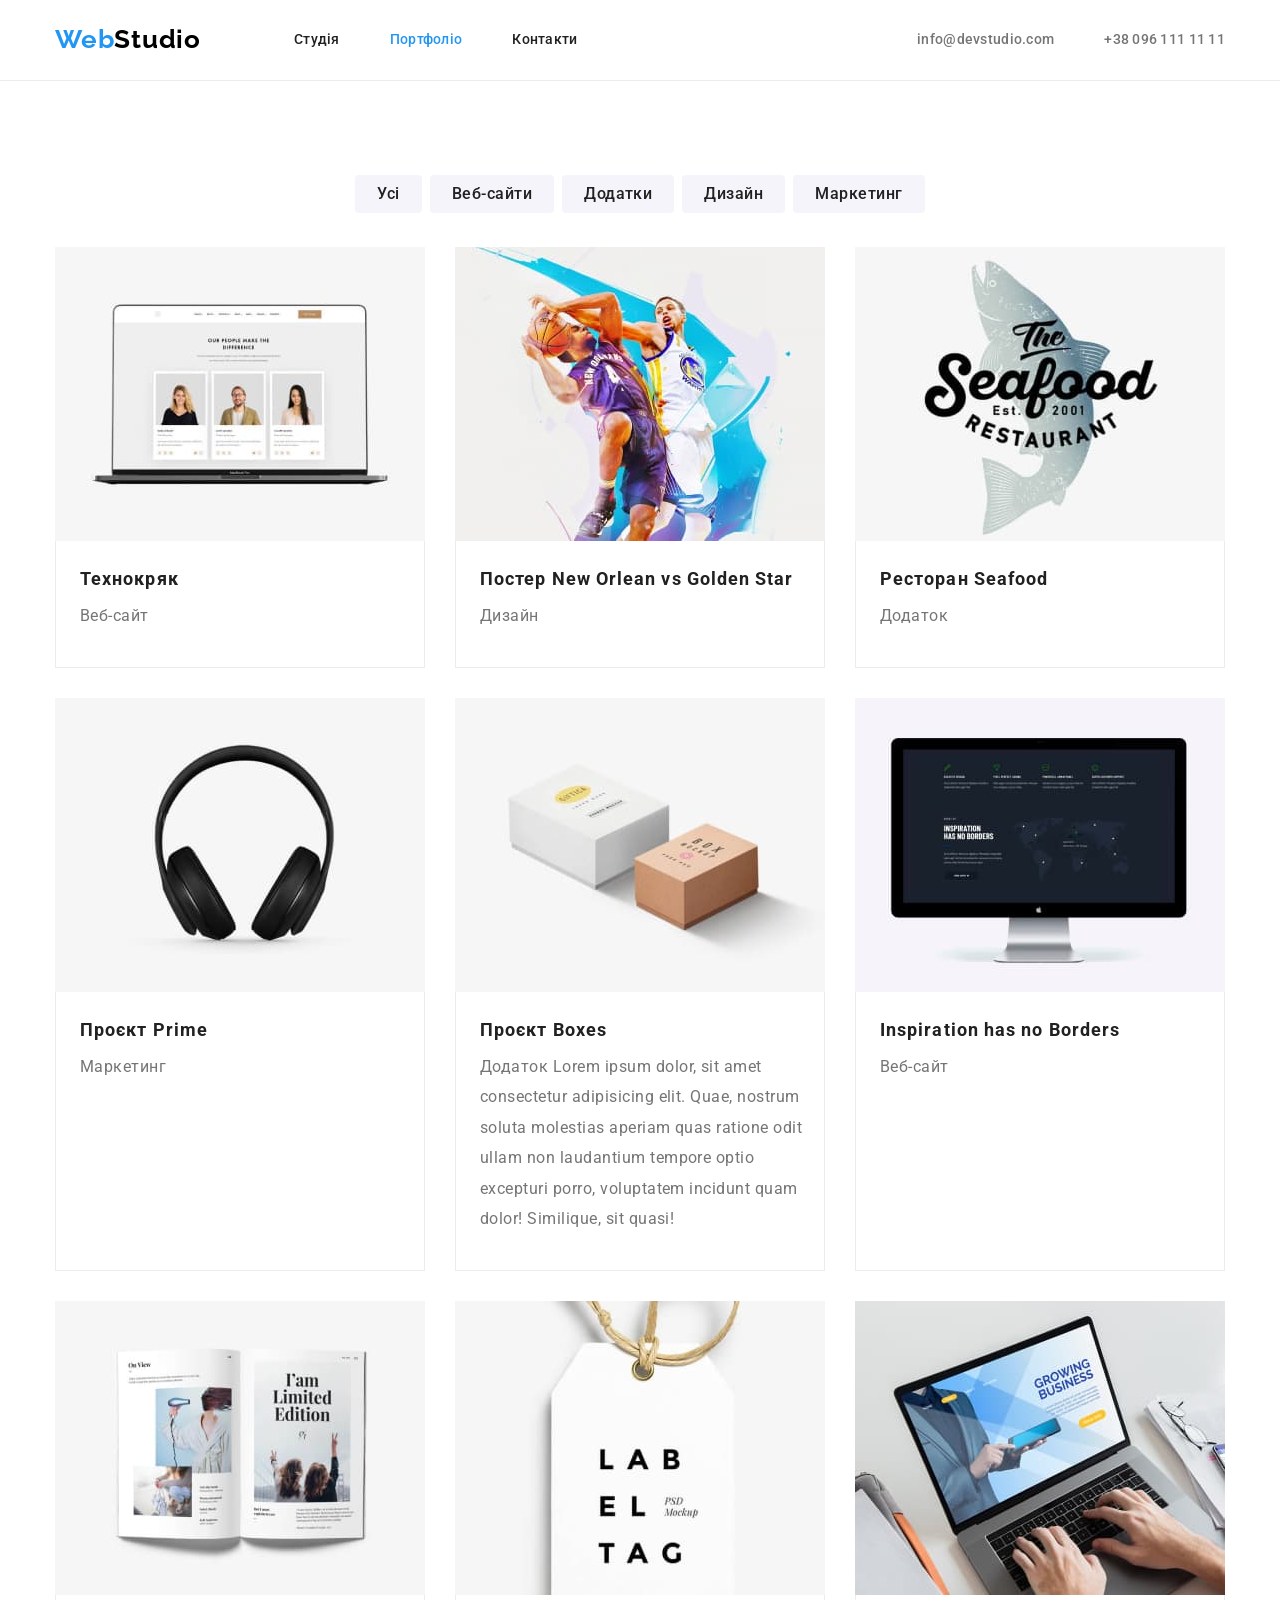
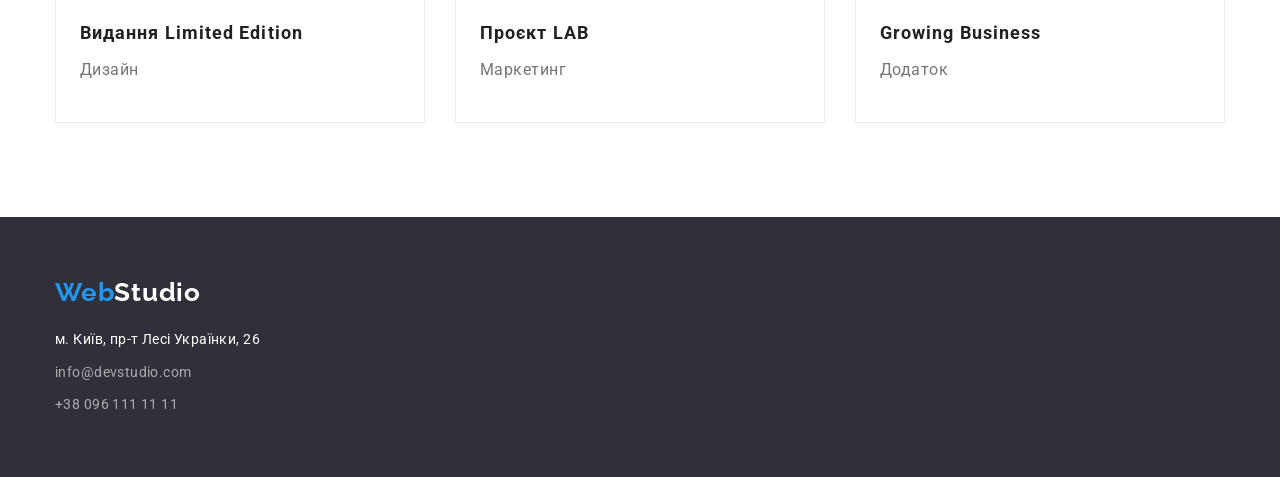
==== commit e4ee8816: "поправив padding div елемента в карткці додав Flex <a> та задав авто_висоту" ====
--- a/portfolio.html
+++ b/portfolio.html
@@ -4,7 +4,7 @@
     <meta charset="UTF-8" />
     <meta http-equiv="X-UA-Compatible" content="IE=edge" />
     <meta name="viewport" content="width=device-width, initial-scale=1.0" />
-    <title>Студія</title>
+    <title>Портфоліо</title>
     <link
       href="https://fonts.googleapis.com/css2?family=Raleway:wght@700&family=Roboto:wght@400;500;700;900&display=swap"
       rel="stylesheet"
@@ -127,7 +127,11 @@
                 />
                 <div class="works-examples">
                   <h2 class="list-sample-work-titel">Проєкт <span lang="en">Boxes</span></h2>
-                  <p class="list-sample-work-paragraph">Додаток</p>
+                  <p class="list-sample-work-paragraph">
+                    Додаток Lorem ipsum dolor, sit amet consectetur adipisicing elit. Quae, nostrum
+                    soluta molestias aperiam quas ratione odit ullam non laudantium tempore optio
+                    excepturi porro, voluptatem incidunt quam dolor! Similique, sit quasi!
+                  </p>
                 </div>
               </a>
             </li>
--- a/css/styles.css
+++ b/css/styles.css
@@ -361,6 +361,7 @@
 .works-item {
     margin-bottom: 30px;
     margin-right: 30px;
+    flex-basis: calc((100% - 2 * 30px) / 3);
 }
 
 .works-item:nth-child(3n){
@@ -371,7 +372,17 @@
     margin-bottom: 0;
 }
 
+.link-portfolio {
+    display: flex;
+    flex-direction: column;
+    height: 100%;
+}
+
 .works-examples {
+    padding-top: 20px;
+    padding-left: 24px;
+    padding-bottom: 20px;
+    flex-grow: 1;
     border-bottom: 1px solid var(--color-accent-three);
     border-left: 1px solid var(--color-accent-three);
     border-right: 1px solid var(--color-accent-three);
@@ -380,7 +391,6 @@
 .list-sample-work-titel {
     margin-top: 0;
     margin-bottom: 4px;
-    margin-left: 24px;
 
     color: var(--color-titel-nav);
     font-weight: 700;
@@ -391,8 +401,6 @@
 
 .list-sample-work-paragraph {
     margin-top: 0;
-    margin-bottom: 20px;
-    margin-left: 24px;
     
     color: var(--color-main);
     font-size: 16px;
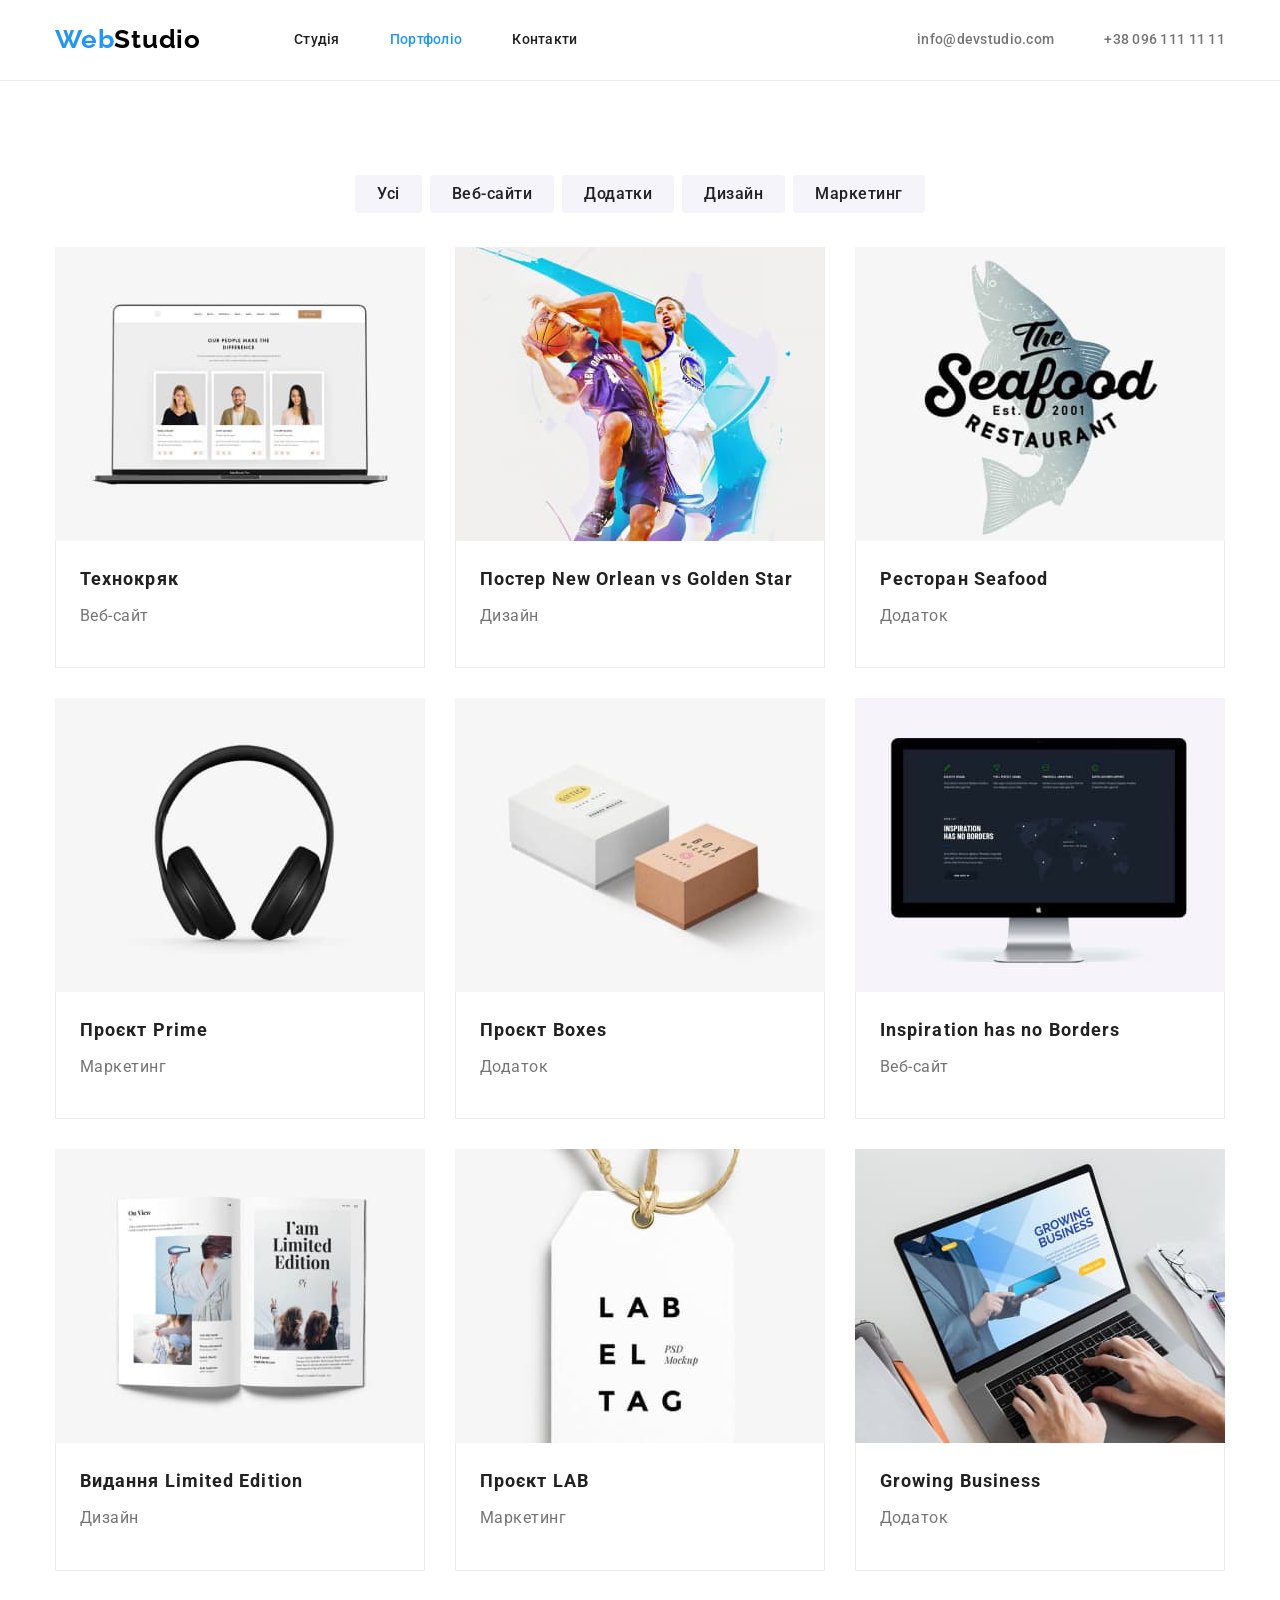
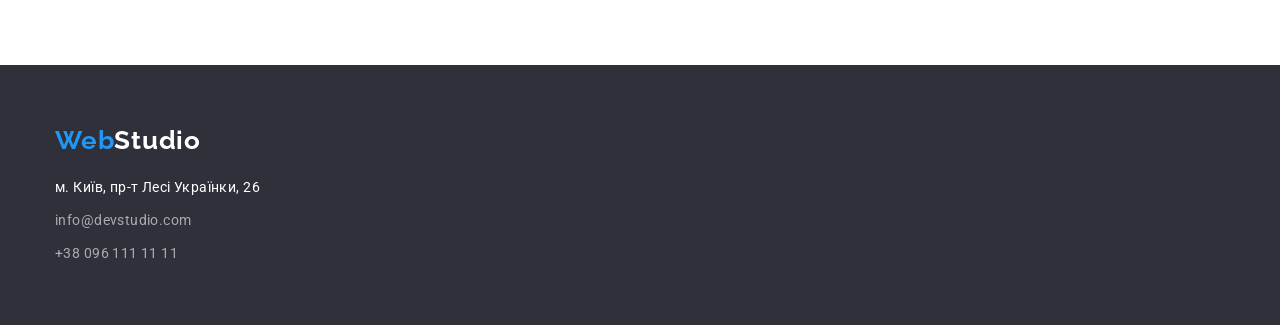
==== commit bd6d51b2: "прибрав Lorem" ====
--- a/portfolio.html
+++ b/portfolio.html
@@ -127,11 +127,7 @@
                 />
                 <div class="works-examples">
                   <h2 class="list-sample-work-titel">Проєкт <span lang="en">Boxes</span></h2>
-                  <p class="list-sample-work-paragraph">
-                    Додаток Lorem ipsum dolor, sit amet consectetur adipisicing elit. Quae, nostrum
-                    soluta molestias aperiam quas ratione odit ullam non laudantium tempore optio
-                    excepturi porro, voluptatem incidunt quam dolor! Similique, sit quasi!
-                  </p>
+                  <p class="list-sample-work-paragraph">Додаток</p>
                 </div>
               </a>
             </li>
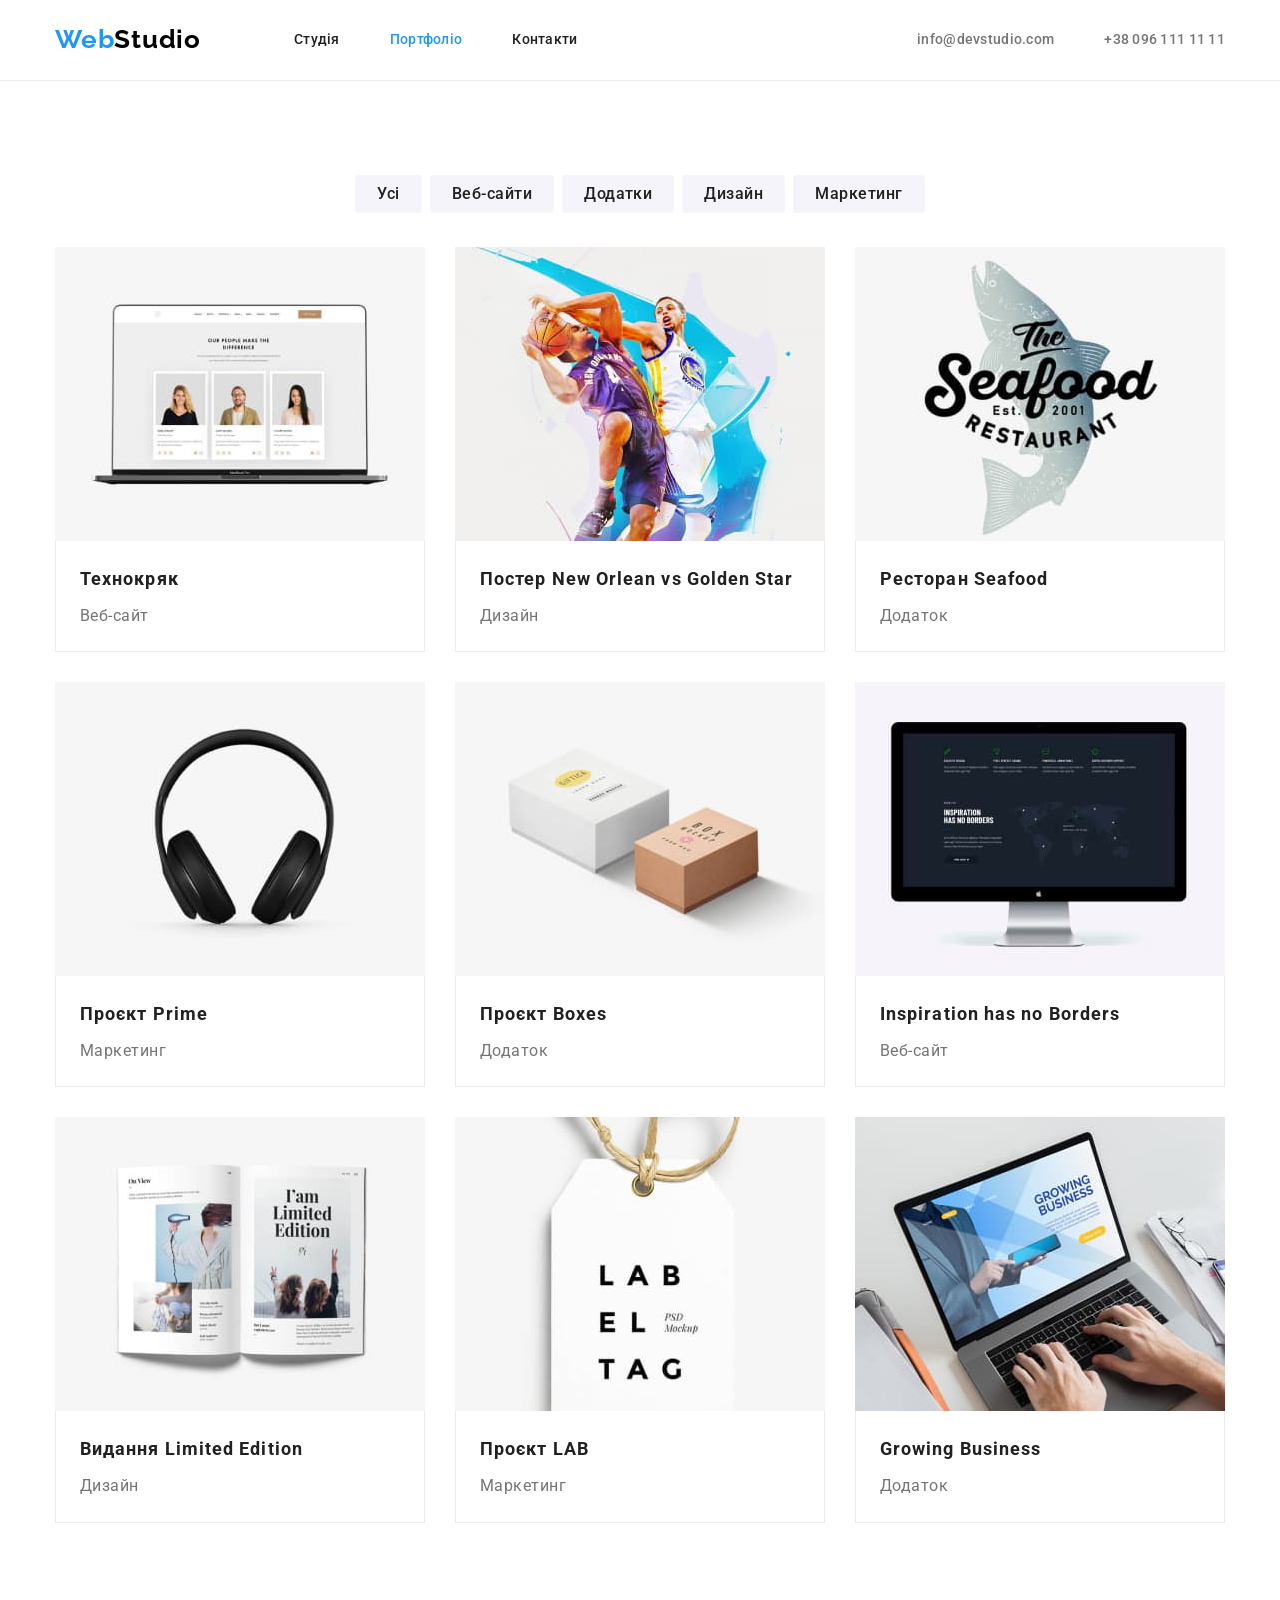
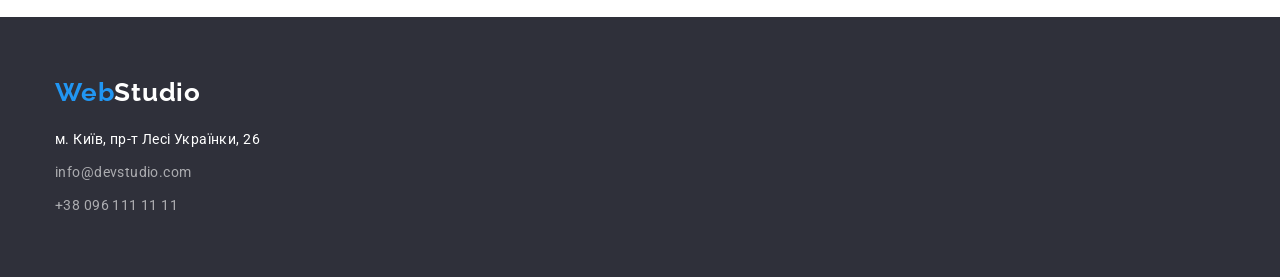
==== commit 53a0721f: "правки ментора" ====
--- a/portfolio.html
+++ b/portfolio.html
@@ -30,7 +30,7 @@
             <li class="item">
               <a href="./portfolio.html" class="link current link-site-nav">Портфоліо</a>
             </li>
-            <li class="item"><a href="" class="link link-site-nav">Контакти</a></li>
+            <li class="item"><a href="#" class="link link-site-nav">Контакти</a></li>
           </ul>
         </nav>
         <ul class="list-contacts-header list">
@@ -48,24 +48,27 @@
     <main>
       <div class="container">
         <section class="section sample-works">
-          <h1 class="section-titel-hidden">Портфоліо</h1>
-          <ul class="list list-filter">
-            <li class="button-item"><button type="button" class="button-filter">Усі</button></li>
-            <li class="button-item">
-              <button type="button" class="button-filter">Веб-сайти</button>
-            </li>
-            <li class="button-item">
-              <button type="button" class="button-filter">Додатки</button>
-            </li>
-            <li class="button-item"><button type="button" class="button-filter">Дизайн</button></li>
-            <li class="button-item">
-              <button type="button" class="button-filter">Маркетинг</button>
-            </li>
-          </ul>
-
+          <div class="container-buttom">
+            <h1 class="section-titel-hidden">Портфоліо</h1>
+            <ul class="list list-filter">
+              <li class="button-item"><button type="button" class="button-filter">Усі</button></li>
+              <li class="button-item">
+                <button type="button" class="button button-filter">Веб-сайти</button>
+              </li>
+              <li class="button-item">
+                <button type="button" class="button button-filter">Додатки</button>
+              </li>
+              <li class="button-item">
+                <button type="button" class="button button-filter">Дизайн</button>
+              </li>
+              <li class="button-item">
+                <button type="button" class="button button-filter">Маркетинг</button>
+              </li>
+            </ul>
+          </div>
           <ul class="list list-sample-work">
             <li class="works-item">
-              <a href="" class="link link-portfolio">
+              <a href="#" class="link link-portfolio">
                 <img
                   src="./images/img_website_tex.jpg"
                   alt="приклад дизайну веб-сайта"
@@ -78,7 +81,7 @@
               </a>
             </li>
             <li class="works-item">
-              <a href="" class="link link-portfolio">
+              <a href="#" class="link link-portfolio">
                 <img
                   src="./images/img_new_orlean.jpg"
                   alt="приклад дизайну постера  матч с баскетболу"
@@ -93,7 +96,7 @@
               </a>
             </li>
             <li class="works-item">
-              <a href="" class="link link-portfolio">
+              <a href="#" class="link link-portfolio">
                 <img
                   src="./images/img_seafood.jpg"
                   alt="приклад дизайну зображено лейбела ресорана"
@@ -106,7 +109,7 @@
               </a>
             </li>
             <li class="works-item">
-              <a href="" class="link link-portfolio">
+              <a href="#" class="link link-portfolio">
                 <img
                   src="./images/img_project_prime.jpg"
                   alt="приклад дизайну лейбла проєкта зображено навушники"
@@ -119,7 +122,7 @@
               </a>
             </li>
             <li class="works-item">
-              <a href="" class="link link-portfolio">
+              <a href="#" class="link link-portfolio">
                 <img
                   src="./images/img_boxes.jpg"
                   alt="приклад дезайна додатку зображено упаковочні коробки"
@@ -132,7 +135,7 @@
               </a>
             </li>
             <li class="works-item">
-              <a href="" class="link link-portfolio">
+              <a href="#" class="link link-portfolio">
                 <img
                   src="./images/img_website_two.jpg"
                   alt="приклад дизайну веб-сайта"
@@ -147,7 +150,7 @@
               </a>
             </li>
             <li class="works-item">
-              <a href="" class="link link-portfolio">
+              <a href="#" class="link link-portfolio">
                 <img src="./images/img_newspaper.jpg" alt="приклад дизайну журналу" width="370" />
                 <div class="works-examples">
                   <h2 class="list-sample-work-titel">
@@ -158,7 +161,7 @@
               </a>
             </li>
             <li class="works-item">
-              <a href="" class="link link-portfolio">
+              <a href="#" class="link link-portfolio">
                 <img
                   src="./images/lab_img.jpg"
                   alt="приклад дизайну проекту зображено бірку"
@@ -171,7 +174,7 @@
               </a>
             </li>
             <li class="works-item">
-              <a href="" class="link link-portfolio">
+              <a href="#" class="link link-portfolio">
                 <img
                   src="./images/img_growing_business.jpg"
                   alt="приклад дизайну додатка зображено роботу з додатком на компютері"
--- a/css/styles.css
+++ b/css/styles.css
@@ -22,6 +22,10 @@
     display: block;
 }
 
+.button {
+    cursor: pointer;
+}
+
 .list {
     list-style: none;
     padding: 0;
@@ -169,14 +173,11 @@
     padding: 10px 32px;
     min-width: 216px;
     min-height: 50px;
-    cursor: pointer;
     margin: 0 auto;
 
     background-color: var(--color-accent);
     color: var(--color-accent-two);
-    font-family: inherit;
     font-weight: 700;
-    font-size: 16px;
     line-height: 1.9;
     display: flex;
     align-items: center;
@@ -227,7 +228,6 @@
     margin-bottom: 10px;
 
     color: var(--color-titel-nav);
-    font-weight: 700;
     font-size: 14px;
     line-height: 1.14;
     letter-spacing: 0.03em;
@@ -275,19 +275,26 @@
 
 .section-team-list {
     display: flex;
-
+    
+
+}
+
+.section-team-item {
+    width: 270px;
+    border-radius: 0px 0px 4px 4px;
+    box-shadow: 0px 1px 3px rgba(0, 0, 0, 0.12), 0px 1px 1px rgba(0, 0, 0, 0.14), 0px 2px 1px rgba(0, 0, 0, 0.2);
+
+    background-color: #FFFFFF;
 }
 
 .section-team-item:not(:last-child){
-    width: 270px;
     margin-right: 30px;
+    
 }
 
 .section-team-name {
-    padding-top: 30px;
-    padding-bottom: 30px;
-
-    background-color: #FFFFFF;
+    padding: 30px;
+
     }
 
 .title-section-team {
@@ -313,10 +320,6 @@
 }
 
 /* !<!--! портфоліо --> */
-.sample-works{
-    padding-top: 94px;
-    padding-bottom: 94px;
-}
 
 /* !кнопка 4 портфоліо   */
 .list-filter {
@@ -332,17 +335,12 @@
 .button-filter {
     border-radius: 4px;
     padding: 6px 22px;
-    display: inline-block;
-    width: auto;
     border: none;
-    cursor: pointer;
 
     background-color: var(--background-color-sectionteam);
     color: var(--color-titel-nav);
     font-weight: 500;
-    font-size: 16px;
     line-height: 1.6;
-    text-align: center;
     letter-spacing: 0.03em;
 }
 
@@ -393,17 +391,15 @@
     margin-bottom: 4px;
 
     color: var(--color-titel-nav);
-    font-weight: 700;
     font-size: 18px;
     line-height: 2;
     letter-spacing: 0.06em;
 }
 
 .list-sample-work-paragraph {
-    margin-top: 0;
+    margin: 0;
     
     color: var(--color-main);
-    font-size: 16px;
     line-height: 1.9;
     letter-spacing: 0.03em;
 }
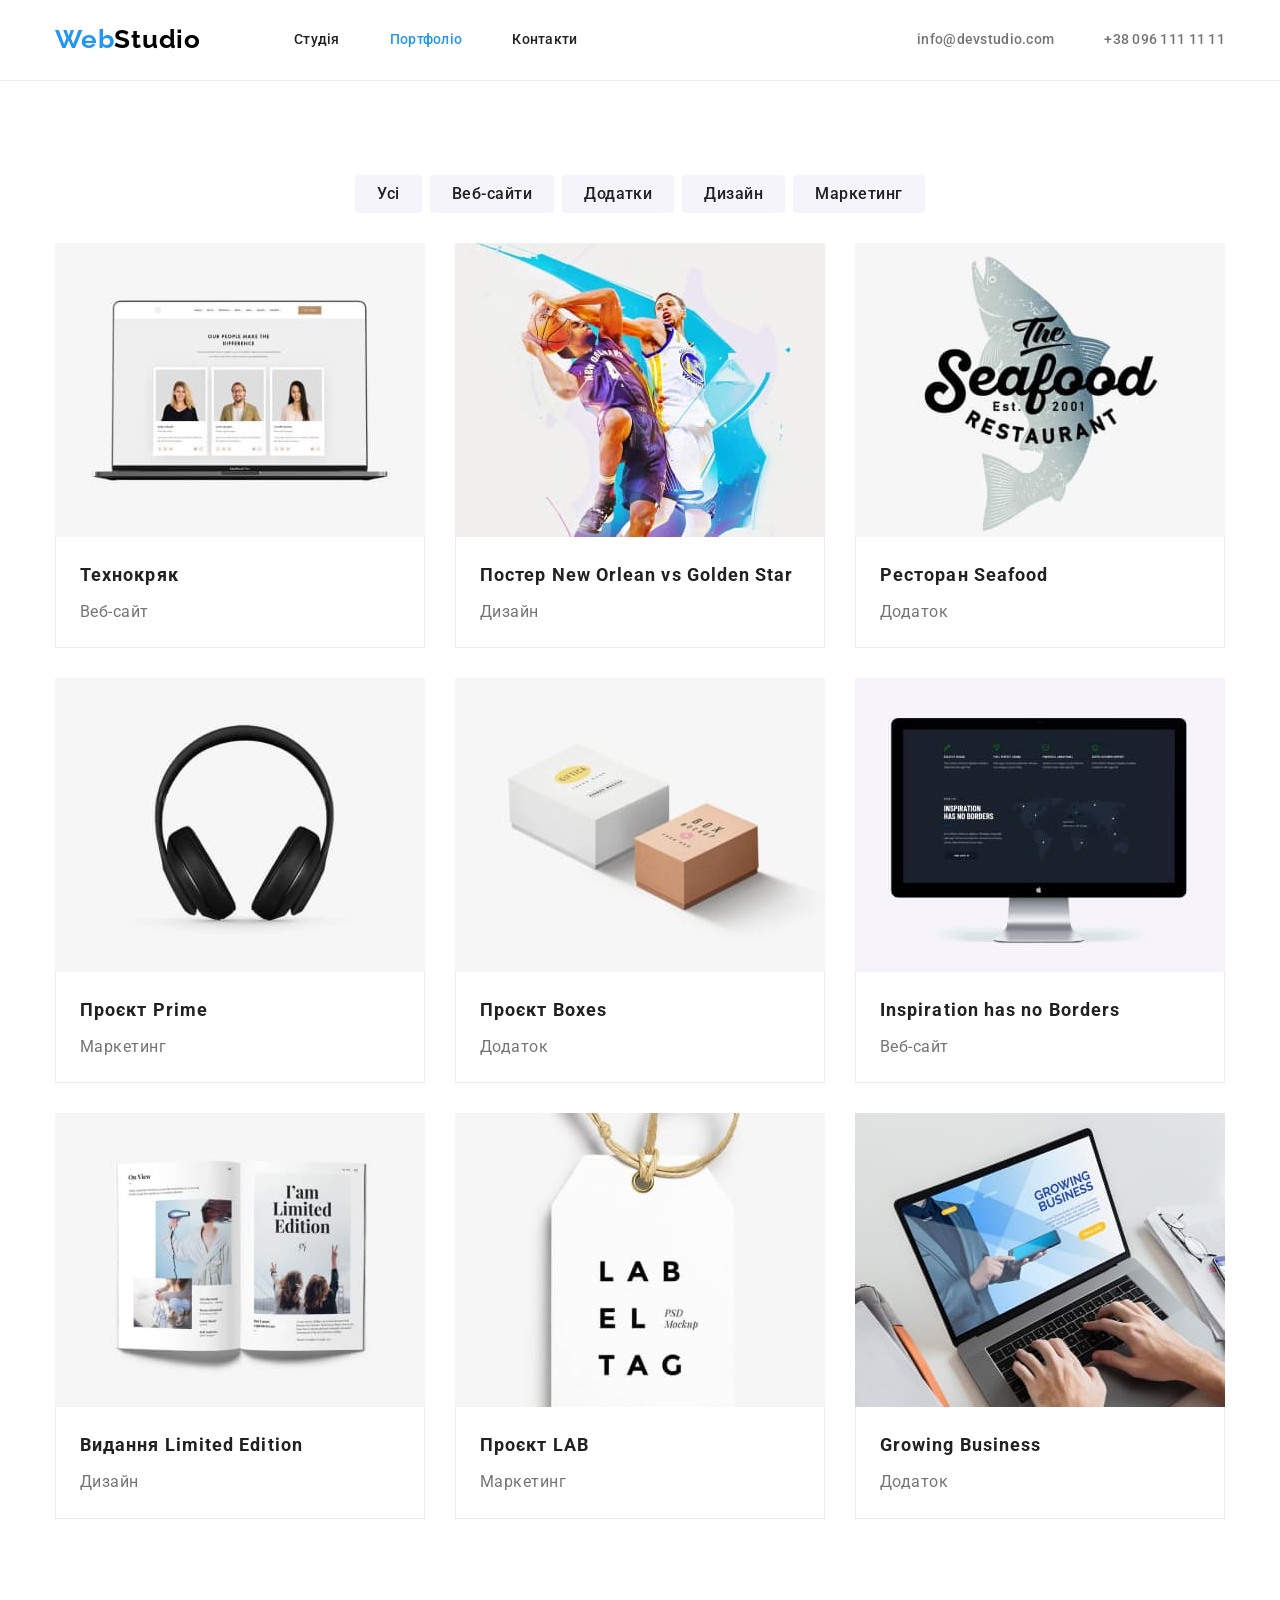
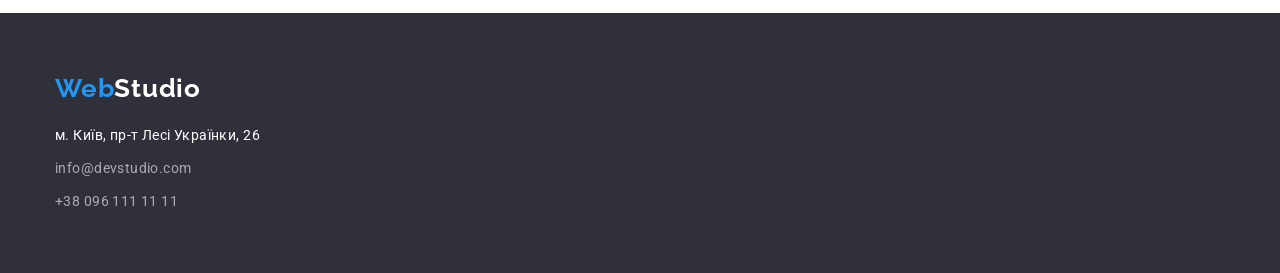
==== commit 6b1f8907: "поправки ментора" ====
--- a/portfolio.html
+++ b/portfolio.html
@@ -46,26 +46,24 @@
       </div>
     </header>
     <main>
-      <div class="container">
-        <section class="section sample-works">
-          <div class="container-buttom">
-            <h1 class="section-titel-hidden">Портфоліо</h1>
-            <ul class="list list-filter">
-              <li class="button-item"><button type="button" class="button-filter">Усі</button></li>
-              <li class="button-item">
-                <button type="button" class="button button-filter">Веб-сайти</button>
-              </li>
-              <li class="button-item">
-                <button type="button" class="button button-filter">Додатки</button>
-              </li>
-              <li class="button-item">
-                <button type="button" class="button button-filter">Дизайн</button>
-              </li>
-              <li class="button-item">
-                <button type="button" class="button button-filter">Маркетинг</button>
-              </li>
-            </ul>
-          </div>
+      <section class="section sample-works">
+        <div class="container">
+          <h1 class="section-titel-hidden">Портфоліо</h1>
+          <ul class="list list-filter">
+            <li class="button-item"><button type="button" class="button-filter">Усі</button></li>
+            <li class="button-item">
+              <button type="button" class="button button-filter">Веб-сайти</button>
+            </li>
+            <li class="button-item">
+              <button type="button" class="button button-filter">Додатки</button>
+            </li>
+            <li class="button-item">
+              <button type="button" class="button button-filter">Дизайн</button>
+            </li>
+            <li class="button-item">
+              <button type="button" class="button button-filter">Маркетинг</button>
+            </li>
+          </ul>
           <ul class="list list-sample-work">
             <li class="works-item">
               <a href="#" class="link link-portfolio">
@@ -187,8 +185,8 @@
               </a>
             </li>
           </ul>
-        </section>
-      </div>
+        </div>
+      </section>
     </main>
     <!-- футер -->
     <footer class="footer">
--- a/css/styles.css
+++ b/css/styles.css
@@ -293,8 +293,8 @@
 }
 
 .section-team-name {
-    padding: 30px;
-
+    padding-top: 30px;
+    padding-bottom: 30px;
     }
 
 .title-section-team {
@@ -322,10 +322,11 @@
 /* !<!--! портфоліо --> */
 
 /* !кнопка 4 портфоліо   */
+
 .list-filter {
     display: flex;
     justify-content: center;
-    margin-bottom: 34px;
+    margin-bottom: 30px;
 }
 
 .button-item:not(:last-child) {
